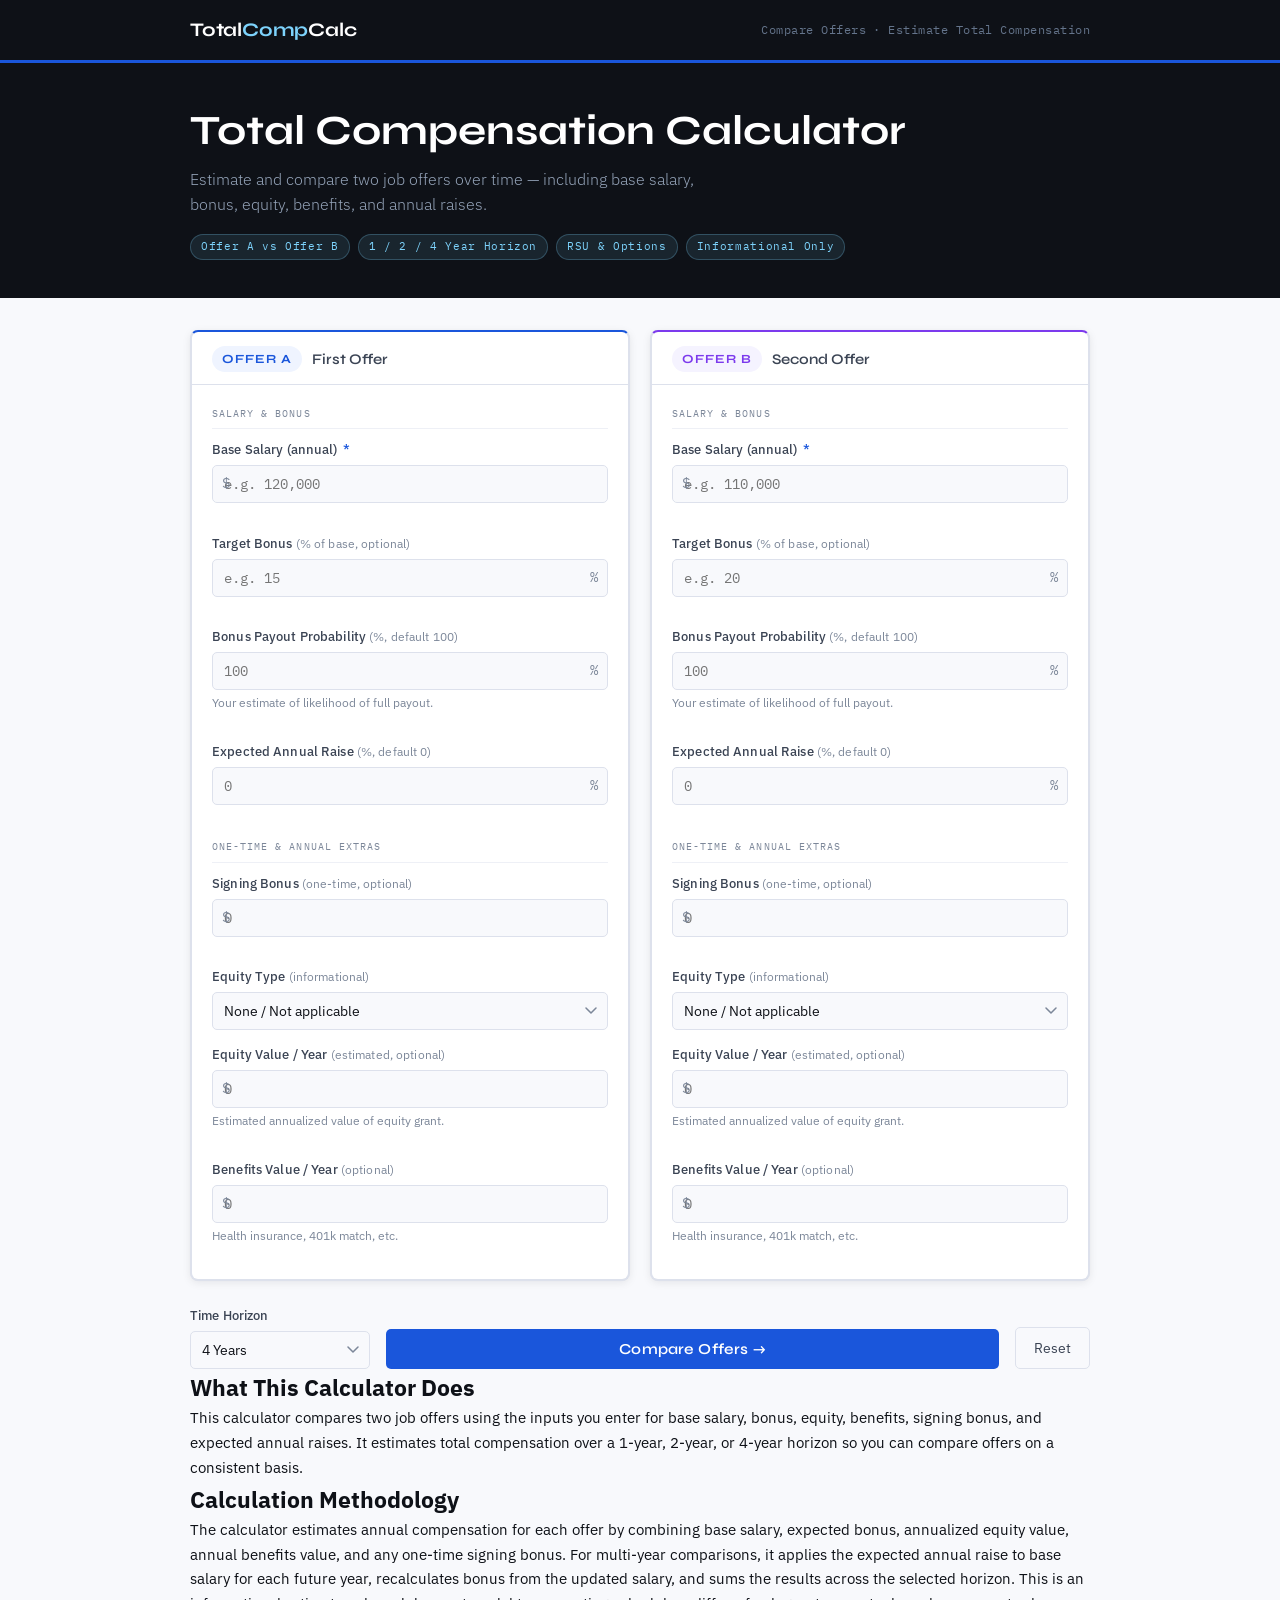
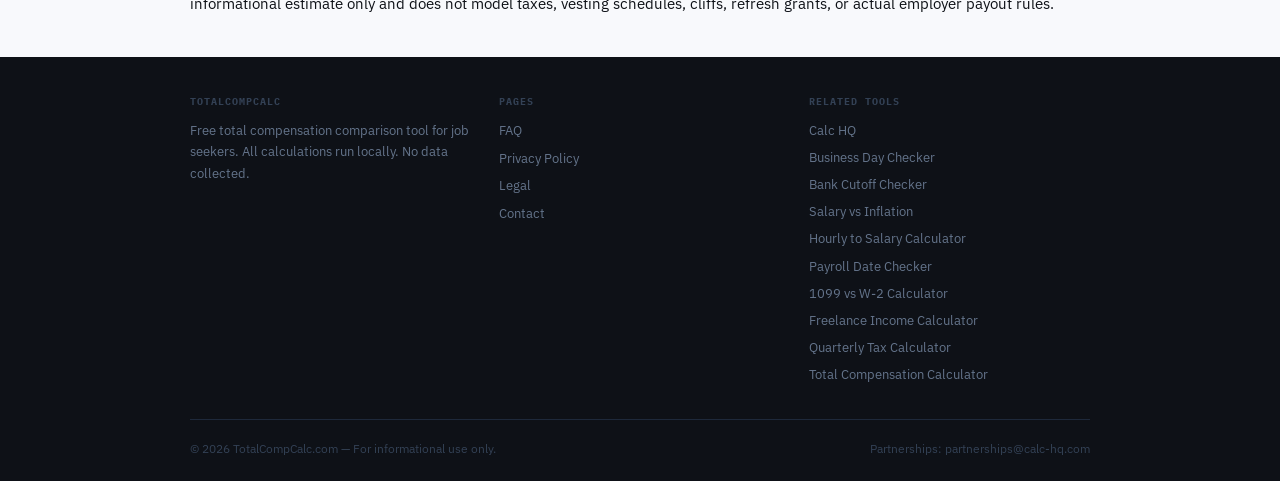
==== index.html @ dd163e23 "updated" ====
<!DOCTYPE html>
<html lang="en">
<head>
  <meta charset="UTF-8" />
  <meta name="viewport" content="width=device-width, initial-scale=1.0" />
  <title>Total Compensation Calculator — Compare Two Job Offers | TotalCompCalc.com</title>
  <meta name="description" content="Compare two job offers side by side. Estimate total compensation including salary, bonus, equity, benefits, and raises over 1, 2, or 4 years." />
  <meta property="og:type" content="website" />
  <meta property="og:title" content="Total Compensation Calculator — Compare Two Job Offers | TotalCompCalc.com" />
  <meta property="og:description" content="Compare two job offers side by side. Estimate total compensation including salary, bonus, equity, benefits, and raises over 1, 2, or 4 years." />
  <meta property="og:url" content="https://totalcompcalc.com/" />
  <link rel="canonical" href="https://totalcompcalc.com/" />
  <meta name="google-adsense-account" content="ca-pub-7744853829365165" />
  <script async src="https://pagead2.googlesyndication.com/pagead/js/adsbygoogle.js?client=ca-pub-7744853829365165" crossorigin="anonymous"></script>
  <link rel="stylesheet" href="styles.css" />
  <script type="application/ld+json">{"@context":"https://schema.org","@type":"WebApplication","name":"Total Compensation Calculator","url":"https://totalcompcalc.com/","applicationCategory":"FinanceApplication","operatingSystem":"Any","browserRequirements":"Requires JavaScript","description":"Compare two job offers side by side. Estimate total compensation including salary, bonus, equity, benefits, and raises over 1, 2, or 4 years.","offers":{"@type":"Offer","price":"0","priceCurrency":"USD"}}</script>
</head>
<body class="page-wrap">

  <header class="site-header">
    <div class="container">
      <a href="/" class="site-logo">Total<span>Comp</span>Calc</a>
      <span class="site-tagline">Compare Offers · Estimate Total Compensation</span>
    </div>
  </header>

  <div class="container">
    <div id="ad-slot-top" class="ad-slot ad-slot-top is-off" aria-hidden="true"></div>
    <div id="sponsor-bar" class="sponsor-bar is-off" aria-hidden="true">
      <span>Sponsored: </span><a href="#" rel="noopener sponsored"></a>
    </div>
  </div>

  <main>
    <section class="tool-hero">
      <div class="container">
        <h1>Total Compensation Calculator</h1>
        <p>Estimate and compare two job offers over time — including base salary, bonus, equity, benefits, and annual raises.</p>
        <div class="badge-row">
          <span class="badge">Offer A vs Offer B</span>
          <span class="badge">1 / 2 / 4 Year Horizon</span>
          <span class="badge">RSU &amp; Options</span>
          <span class="badge">Informational Only</span>
        </div>
      </div>
    </section>

    <div class="container">
      <form id="comp-form" novalidate>

        <div class="offer-grid">

          <!-- OFFER A -->
          <div class="offer-card offer-a">
            <div class="offer-header">
              <span class="offer-tag">OFFER A</span>
              <span class="offer-header-label">First Offer</span>
            </div>
            <div class="offer-body">

              <p class="section-label">Salary &amp; Bonus</p>

              <div class="field">
                <label for="a-base">Base Salary (annual) <span class="req">*</span></label>
                <div class="input-prefix">
                  <input type="text" id="a-base" class="dollar-input" inputmode="decimal" placeholder="e.g. 120,000" autocomplete="off" />
                </div>
                <span class="field-error" id="a-base-error" role="alert"></span>
              </div>

              <div class="field">
                <label for="a-bonus-pct">Target Bonus <span class="opt">(% of base, optional)</span></label>
                <div class="pct-suffix">
                  <input type="text" id="a-bonus-pct" inputmode="decimal" placeholder="e.g. 15" autocomplete="off" />
                </div>
                <span class="field-error" id="a-bonus-pct-error" role="alert"></span>
              </div>

              <div class="field">
                <label for="a-bonus-prob">Bonus Payout Probability <span class="opt">(%, default 100)</span></label>
                <div class="pct-suffix">
                  <input type="text" id="a-bonus-prob" inputmode="decimal" placeholder="100" autocomplete="off" />
                </div>
                <span class="field-hint">Your estimate of likelihood of full payout.</span>
                <span class="field-error" id="a-bonus-prob-error" role="alert"></span>
              </div>

              <div class="field">
                <label for="a-raise">Expected Annual Raise <span class="opt">(%, default 0)</span></label>
                <div class="pct-suffix">
                  <input type="text" id="a-raise" inputmode="decimal" placeholder="0" autocomplete="off" />
                </div>
                <span class="field-error" id="a-raise-error" role="alert"></span>
              </div>

              <p class="section-label">One-Time &amp; Annual Extras</p>

              <div class="field">
                <label for="a-signing">Signing Bonus <span class="opt">(one-time, optional)</span></label>
                <div class="input-prefix">
                  <input type="text" id="a-signing" class="dollar-input" inputmode="decimal" placeholder="0" autocomplete="off" />
                </div>
                <span class="field-error" id="a-signing-error" role="alert"></span>
              </div>

              <div class="field">
                <label for="a-equity-type">Equity Type <span class="opt">(informational)</span></label>
                <select id="a-equity-type">
                  <option value="">None / Not applicable</option>
                  <option value="rsu">RSU (Restricted Stock Units)</option>
                  <option value="options">Stock Options</option>
                </select>
              </div>

              <div class="field">
                <label for="a-equity">Equity Value / Year <span class="opt">(estimated, optional)</span></label>
                <div class="input-prefix">
                  <input type="text" id="a-equity" class="dollar-input" inputmode="decimal" placeholder="0" autocomplete="off" />
                </div>
                <span class="field-hint">Estimated annualized value of equity grant.</span>
                <span class="field-error" id="a-equity-error" role="alert"></span>
              </div>

              <div class="field">
                <label for="a-benefits">Benefits Value / Year <span class="opt">(optional)</span></label>
                <div class="input-prefix">
                  <input type="text" id="a-benefits" class="dollar-input" inputmode="decimal" placeholder="0" autocomplete="off" />
                </div>
                <span class="field-hint">Health insurance, 401k match, etc.</span>
                <span class="field-error" id="a-benefits-error" role="alert"></span>
              </div>

            </div>
          </div><!-- /offer-a -->

          <!-- OFFER B -->
          <div class="offer-card offer-b">
            <div class="offer-header">
              <span class="offer-tag">OFFER B</span>
              <span class="offer-header-label">Second Offer</span>
            </div>
            <div class="offer-body">

              <p class="section-label">Salary &amp; Bonus</p>

              <div class="field">
                <label for="b-base">Base Salary (annual) <span class="req">*</span></label>
                <div class="input-prefix">
                  <input type="text" id="b-base" class="dollar-input" inputmode="decimal" placeholder="e.g. 110,000" autocomplete="off" />
                </div>
                <span class="field-error" id="b-base-error" role="alert"></span>
              </div>

              <div class="field">
                <label for="b-bonus-pct">Target Bonus <span class="opt">(% of base, optional)</span></label>
                <div class="pct-suffix">
                  <input type="text" id="b-bonus-pct" inputmode="decimal" placeholder="e.g. 20" autocomplete="off" />
                </div>
                <span class="field-error" id="b-bonus-pct-error" role="alert"></span>
              </div>

              <div class="field">
                <label for="b-bonus-prob">Bonus Payout Probability <span class="opt">(%, default 100)</span></label>
                <div class="pct-suffix">
                  <input type="text" id="b-bonus-prob" inputmode="decimal" placeholder="100" autocomplete="off" />
                </div>
                <span class="field-hint">Your estimate of likelihood of full payout.</span>
                <span class="field-error" id="b-bonus-prob-error" role="alert"></span>
              </div>

              <div class="field">
                <label for="b-raise">Expected Annual Raise <span class="opt">(%, default 0)</span></label>
                <div class="pct-suffix">
                  <input type="text" id="b-raise" inputmode="decimal" placeholder="0" autocomplete="off" />
                </div>
                <span class="field-error" id="b-raise-error" role="alert"></span>
              </div>

              <p class="section-label">One-Time &amp; Annual Extras</p>

              <div class="field">
                <label for="b-signing">Signing Bonus <span class="opt">(one-time, optional)</span></label>
                <div class="input-prefix">
                  <input type="text" id="b-signing" class="dollar-input" inputmode="decimal" placeholder="0" autocomplete="off" />
                </div>
                <span class="field-error" id="b-signing-error" role="alert"></span>
              </div>

              <div class="field">
                <label for="b-equity-type">Equity Type <span class="opt">(informational)</span></label>
                <select id="b-equity-type">
                  <option value="">None / Not applicable</option>
                  <option value="rsu">RSU (Restricted Stock Units)</option>
                  <option value="options">Stock Options</option>
                </select>
              </div>

              <div class="field">
                <label for="b-equity">Equity Value / Year <span class="opt">(estimated, optional)</span></label>
                <div class="input-prefix">
                  <input type="text" id="b-equity" class="dollar-input" inputmode="decimal" placeholder="0" autocomplete="off" />
                </div>
                <span class="field-hint">Estimated annualized value of equity grant.</span>
                <span class="field-error" id="b-equity-error" role="alert"></span>
              </div>

              <div class="field">
                <label for="b-benefits">Benefits Value / Year <span class="opt">(optional)</span></label>
                <div class="input-prefix">
                  <input type="text" id="b-benefits" class="dollar-input" inputmode="decimal" placeholder="0" autocomplete="off" />
                </div>
                <span class="field-hint">Health insurance, 401k match, etc.</span>
                <span class="field-error" id="b-benefits-error" role="alert"></span>
              </div>

            </div>
          </div><!-- /offer-b -->

        </div><!-- /offer-grid -->

        <div class="controls-row">
          <div class="horizon-field">
            <label for="horizon">Time Horizon</label>
            <select id="horizon">
              <option value="1">1 Year</option>
              <option value="2">2 Years</option>
              <option value="4" selected>4 Years</option>
            </select>
          </div>
          <button type="submit" class="btn-primary">Compare Offers →</button>
          <button type="button" id="reset-btn" class="btn-secondary">Reset</button>
        </div>

      </form>

      <!-- RESULTS -->
      <section id="results" class="is-off" aria-live="polite">
        <h2 class="results-title">Comparison Results</h2>

        <div id="winner-box" class="winner-box">
          <span id="winner-label"></span>
        </div>

        <div class="summary-row">
          <div class="summary-block block-a">
            <div class="summary-block-header">OFFER A</div>
            <div class="summary-metrics">
              <div class="metric">
                <span class="metric-label">Total Over Horizon</span>
                <span class="metric-value primary" id="a-total">—</span>
              </div>
              <div class="metric">
                <span class="metric-label">Avg Per Year</span>
                <span class="metric-value" id="a-avg">—</span>
              </div>
              <div class="metric">
                <span class="metric-label">Year 1 Total</span>
                <span class="metric-value" id="a-year1">—</span>
              </div>
            </div>
          </div>
          <div class="summary-block block-b">
            <div class="summary-block-header">OFFER B</div>
            <div class="summary-metrics">
              <div class="metric">
                <span class="metric-label">Total Over Horizon</span>
                <span class="metric-value primary" id="b-total">—</span>
              </div>
              <div class="metric">
                <span class="metric-label">Avg Per Year</span>
                <span class="metric-value" id="b-avg">—</span>
              </div>
              <div class="metric">
                <span class="metric-label">Year 1 Total</span>
                <span class="metric-value" id="b-year1">—</span>
              </div>
            </div>
          </div>
        </div>

        <div class="table-wrap">
          <h3>Year-by-Year Comparison</h3>
          <table>
            <thead>
              <tr>
                <th>Year</th>
                <th class="col-a">Offer A</th>
                <th class="col-b">Offer B</th>
                <th>Difference</th>
              </tr>
            </thead>
            <tbody id="compare-tbody"></tbody>
            <tfoot id="compare-tfoot"></tfoot>
          </table>
        </div>

        <p class="disclaimer">Estimates only. Figures are based on inputs you provide and do not account for taxes, vesting schedules, actual bonus payouts, or changes in employment. Verify all details with your offer letter and employer.</p>

        <div id="ad-slot-bottom" class="ad-slot ad-slot-bottom is-off" aria-hidden="true"></div>
      </section>


      <section class="content-section">
        <h2>What This Calculator Does</h2>
        <p>This calculator compares two job offers using the inputs you enter for base salary, bonus, equity, benefits, signing bonus, and expected annual raises. It estimates total compensation over a 1-year, 2-year, or 4-year horizon so you can compare offers on a consistent basis.</p>

        <h2>Calculation Methodology</h2>
        <p>The calculator estimates annual compensation for each offer by combining base salary, expected bonus, annualized equity value, annual benefits value, and any one-time signing bonus. For multi-year comparisons, it applies the expected annual raise to base salary for each future year, recalculates bonus from the updated salary, and sums the results across the selected horizon. This is an informational estimate only and does not model taxes, vesting schedules, cliffs, refresh grants, or actual employer payout rules.</p>
      </section>

    </div><!-- /.container -->
  </main>

  <footer class="site-footer">
    <div class="container">
      <div class="footer-grid">
        <div class="footer-col">
          <h4>TotalCompCalc</h4>
          <p>Free total compensation comparison tool for job seekers. All calculations run locally. No data collected.</p>
        </div>
        <div class="footer-col">
          <h4>Pages</h4>
          <a href="/faq.html">FAQ</a>
          <a href="/privacy.html">Privacy Policy</a>
          <a href="/legal.html">Legal</a>
          <a href="/contact.html">Contact</a>
        </div>
        <div class="footer-col">
          <h4>Related Tools</h4>
          <div id="network-links"></div>
        </div>
      </div>
      <div class="footer-bottom">
        <span>© <span id="footer-year"></span> TotalCompCalc.com — For informational use only.</span>
        <span>Partnerships: <a href="mailto:partnerships@calc-hq.com">partnerships@calc-hq.com</a></span>
      </div>
    </div>
  </footer>

  <script src="config.js"></script>
  <script src="network.js"></script>
  <script src="app.js"></script>
  <script src="ads.js"></script>
  <script>document.getElementById("footer-year").textContent=new Date().getFullYear();</script>
</body>
</html>
---- styles.css ----
/* ─────────────────────────────────────────
   FONTS
───────────────────────────────────────── */
@import url('https://fonts.googleapis.com/css2?family=Syne:wght@400;600;700&family=IBM+Plex+Mono:wght@400;500&family=IBM+Plex+Sans:ital,wght@0,300;0,400;0,500;1,400&display=swap');

/* ─────────────────────────────────────────
   CSS VARIABLES
───────────────────────────────────────── */
:root {
  --ink:        #0e1117;
  --ink-mid:    #3b4454;
  --ink-muted:  #7c8799;
  --bg:         #f8f9fc;
  --bg-alt:     #eef0f6;
  --white:      #ffffff;
  --border:     #dde1ec;
  --blue:       #1a56db;
  --blue-lt:    #2563eb;
  --blue-bg:    #eff4ff;
  --amber:      #b45309;
  --amber-bg:   #fffbeb;
  --green:      #0f7c4a;
  --green-bg:   #ecfdf5;
  --red:        #c0392b;
  --red-bg:     #fef2f2;
  --offer-a:    #1a56db;
  --offer-b:    #7c3aed;
  --shadow-sm:  0 1px 2px rgba(14,17,23,0.06);
  --shadow:     0 2px 8px rgba(14,17,23,0.08), 0 0 1px rgba(14,17,23,0.04);
  --radius:     8px;
  --radius-sm:  5px;
  --font-head:  'Syne', system-ui, sans-serif;
  --font-body:  'IBM Plex Sans', system-ui, sans-serif;
  --font-mono:  'IBM Plex Mono', 'Courier New', monospace;
}

/* ─────────────────────────────────────────
   RESET & BASE
───────────────────────────────────────── */
*, *::before, *::after { box-sizing: border-box; margin: 0; padding: 0; }
html { scroll-behavior: smooth; }
body {
  font-family: var(--font-body);
  font-size: 15px;
  line-height: 1.65;
  color: var(--ink);
  background: var(--bg);
  -webkit-font-smoothing: antialiased;
}
a { color: var(--blue); text-decoration: none; }
a:hover { text-decoration: underline; }

/* ─────────────────────────────────────────
   COLLAPSE UTILITY
───────────────────────────────────────── */
.is-off { display: none !important; }
.is-on  { display: block; }

/* ─────────────────────────────────────────
   AD SLOTS
───────────────────────────────────────── */
.ad-slot {
  width: 100%;
  text-align: center;
  background: transparent;
}
.ad-slot-top,
.ad-slot-bottom {
  display: block;
}

.sponsor-bar {
  background: var(--amber-bg);
  border: 1px solid #fcd34d;
  border-radius: var(--radius-sm);
  padding: 9px 16px;
  text-align: center;
  font-size: 0.82rem;
  color: var(--amber);
  margin: 12px 0;
}

/* ─────────────────────────────────────────
   LAYOUT
───────────────────────────────────────── */
.page-wrap { min-height: 100vh; display: flex; flex-direction: column; }
main { flex: 1; }
.container { width: 100%; max-width: 940px; margin: 0 auto; padding: 0 20px; }

/* ─────────────────────────────────────────
   HEADER
───────────────────────────────────────── */
.site-header {
  background: var(--ink);
  padding: 14px 0;
  border-bottom: 3px solid var(--blue);
}
.site-header .container {
  display: flex;
  align-items: center;
  justify-content: space-between;
  flex-wrap: wrap;
  gap: 8px;
}
.site-logo {
  font-family: var(--font-head);
  font-size: 1.2rem;
  font-weight: 700;
  color: #fff;
  letter-spacing: -0.01em;
}
.site-logo span { color: #7dd3fc; }
.site-tagline {
  font-size: 0.73rem;
  color: #64748b;
  font-family: var(--font-mono);
  letter-spacing: 0.04em;
}

/* ─────────────────────────────────────────
   HERO
───────────────────────────────────────── */
.tool-hero {
  background: var(--ink);
  padding: 44px 0 38px;
}
.tool-hero h1 {
  font-family: var(--font-head);
  font-size: clamp(1.7rem, 3.5vw, 2.6rem);
  font-weight: 700;
  color: #fff;
  line-height: 1.15;
  margin-bottom: 12px;
}
.tool-hero p {
  color: #94a3b8;
  font-size: 0.97rem;
  max-width: 540px;
  font-weight: 300;
}
.badge-row { display: flex; flex-wrap: wrap; gap: 8px; margin-top: 16px; }
.badge {
  font-family: var(--font-mono);
  font-size: 0.68rem;
  letter-spacing: 0.06em;
  padding: 3px 10px;
  border-radius: 20px;
  background: rgba(125,211,252,0.1);
  border: 1px solid rgba(125,211,252,0.25);
  color: #7dd3fc;
}

/* ─────────────────────────────────────────
   OFFER GRID
───────────────────────────────────────── */
.offer-grid {
  display: grid;
  grid-template-columns: 1fr 1fr;
  gap: 20px;
  margin: 32px 0 0;
}
@media (max-width: 680px) {
  .offer-grid { grid-template-columns: 1fr; }
}

.offer-card {
  background: var(--white);
  border: 2px solid var(--border);
  border-radius: var(--radius);
  box-shadow: var(--shadow);
  overflow: hidden;
}
.offer-card.offer-a { border-top-color: var(--offer-a); }
.offer-card.offer-b { border-top-color: var(--offer-b); }

.offer-header {
  padding: 14px 20px 12px;
  display: flex;
  align-items: center;
  gap: 10px;
  border-bottom: 1px solid var(--border);
}
.offer-tag {
  font-family: var(--font-head);
  font-size: 0.78rem;
  font-weight: 700;
  letter-spacing: 0.08em;
  padding: 3px 10px;
  border-radius: 20px;
}
.offer-a .offer-tag { background: var(--blue-bg); color: var(--offer-a); }
.offer-b .offer-tag { background: #f5f3ff; color: var(--offer-b); }
.offer-header-label {
  font-family: var(--font-head);
  font-size: 0.92rem;
  font-weight: 600;
  color: var(--ink-mid);
}

.offer-body { padding: 20px; }

/* ─────────────────────────────────────────
   FORM FIELDS
───────────────────────────────────────── */
.field {
  display: flex;
  flex-direction: column;
  gap: 5px;
  margin-bottom: 14px;
}
.field:last-child { margin-bottom: 0; }

label {
  font-size: 0.8rem;
  font-weight: 500;
  color: var(--ink-mid);
  letter-spacing: 0.01em;
}
label .req { color: var(--blue); margin-left: 2px; }
label .opt { font-size: 0.72rem; font-weight: 400; color: var(--ink-muted); }

.input-prefix { position: relative; }
.input-prefix::before {
  content: "$";
  position: absolute;
  left: 10px;
  top: 50%;
  transform: translateY(-50%);
  color: var(--ink-muted);
  font-family: var(--font-mono);
  font-size: 0.88rem;
  pointer-events: none;
}
.input-prefix input { padding-left: 22px; }

.pct-suffix { position: relative; }
.pct-suffix::after {
  content: "%";
  position: absolute;
  right: 10px;
  top: 50%;
  transform: translateY(-50%);
  color: var(--ink-muted);
  font-family: var(--font-mono);
  font-size: 0.88rem;
  pointer-events: none;
}
.pct-suffix input { padding-right: 28px; }

input[type="text"],
input[type="number"],
select {
  width: 100%;
  padding: 9px 11px;
  font-family: var(--font-mono);
  font-size: 0.88rem;
  color: var(--ink);
  background: var(--bg);
  border: 1px solid var(--border);
  border-radius: var(--radius-sm);
  outline: none;
  transition: border-color 0.15s, box-shadow 0.15s;
  -webkit-appearance: none;
  appearance: none;
}
select {
  font-family: var(--font-body);
  background-image: url("data:image/svg+xml,%3Csvg xmlns='http://www.w3.org/2000/svg' width='12' height='8'%3E%3Cpath d='M1 1l5 5 5-5' stroke='%237c8799' stroke-width='1.5' fill='none' stroke-linecap='round' stroke-linejoin='round'/%3E%3C/svg%3E");
  background-repeat: no-repeat;
  background-position: right 10px center;
  padding-right: 32px;
}
input:focus, select:focus {
  border-color: var(--blue-lt);
  box-shadow: 0 0 0 3px rgba(37,99,235,0.1);
  background: var(--white);
}
input.input-error { border-color: var(--red); box-shadow: 0 0 0 3px rgba(192,57,43,0.08); }

.field-hint { font-size: 0.72rem; color: var(--ink-muted); line-height: 1.4; }
.field-error { font-size: 0.72rem; color: var(--red); min-height: 0.9em; }

.section-label {
  font-family: var(--font-mono);
  font-size: 0.65rem;
  letter-spacing: 0.1em;
  text-transform: uppercase;
  color: var(--ink-muted);
  margin: 18px 0 10px;
  padding-bottom: 6px;
  border-bottom: 1px solid var(--bg-alt);
}
.section-label:first-child { margin-top: 0; }

/* ─────────────────────────────────────────
   HORIZON + SUBMIT ROW
───────────────────────────────────────── */
.controls-row {
  display: flex;
  align-items: flex-end;
  gap: 16px;
  margin: 24px 0 0;
  flex-wrap: wrap;
}
.horizon-field {
  display: flex;
  flex-direction: column;
  gap: 5px;
}
.horizon-field label {
  font-size: 0.8rem;
  font-weight: 500;
  color: var(--ink-mid);
}
.horizon-field select { width: 180px; }

.btn-primary {
  flex: 1;
  min-width: 180px;
  background: var(--blue);
  color: #fff;
  border: none;
  border-radius: var(--radius-sm);
  padding: 11px 24px;
  font-family: var(--font-head);
  font-size: 0.95rem;
  font-weight: 600;
  cursor: pointer;
  letter-spacing: 0.01em;
  transition: background 0.15s, transform 0.1s;
}
.btn-primary:hover { background: var(--blue-lt); }
.btn-primary:active { transform: scale(0.98); }

.btn-secondary {
  background: transparent;
  color: var(--ink-mid);
  border: 1px solid var(--border);
  border-radius: var(--radius-sm);
  padding: 11px 18px;
  font-family: var(--font-body);
  font-size: 0.88rem;
  cursor: pointer;
  transition: border-color 0.15s;
}
.btn-secondary:hover { border-color: var(--ink-mid); color: var(--ink); }

/* ─────────────────────────────────────────
   RESULTS
───────────────────────────────────────── */
#results { margin: 28px 0 40px; }

.results-title {
  font-family: var(--font-head);
  font-size: 1.35rem;
  font-weight: 700;
  margin-bottom: 18px;
  color: var(--ink);
}

/* Winner box */
.winner-box {
  border-radius: var(--radius);
  padding: 16px 20px;
  margin-bottom: 22px;
  font-family: var(--font-head);
  font-size: 1.05rem;
  font-weight: 600;
  display: flex;
  align-items: center;
  gap: 10px;
}
.winner-box::before {
  content: "▶";
  font-size: 0.75rem;
}
.winner-a  { background: var(--blue-bg); color: var(--offer-a); border: 1px solid #bfdbfe; }
.winner-b  { background: #f5f3ff; color: var(--offer-b); border: 1px solid #ddd6fe; }
.winner-close { background: var(--amber-bg); color: var(--amber); border: 1px solid #fde68a; }

/* Summary cards */
.summary-row {
  display: grid;
  grid-template-columns: 1fr 1fr;
  gap: 16px;
  margin-bottom: 22px;
}
@media (max-width: 540px) { .summary-row { grid-template-columns: 1fr; } }

.summary-block {
  background: var(--white);
  border: 2px solid var(--border);
  border-radius: var(--radius);
  box-shadow: var(--shadow-sm);
  overflow: hidden;
}
.summary-block.block-a { border-top-color: var(--offer-a); }
.summary-block.block-b { border-top-color: var(--offer-b); }

.summary-block-header {
  padding: 10px 16px;
  border-bottom: 1px solid var(--border);
  font-family: var(--font-head);
  font-size: 0.78rem;
  font-weight: 700;
  letter-spacing: 0.06em;
}
.block-a .summary-block-header { color: var(--offer-a); }
.block-b .summary-block-header { color: var(--offer-b); }

.summary-metrics { padding: 14px 16px; display: grid; gap: 10px; }

.metric { display: flex; flex-direction: column; gap: 2px; }
.metric-label {
  font-size: 0.68rem;
  font-family: var(--font-mono);
  letter-spacing: 0.07em;
  text-transform: uppercase;
  color: var(--ink-muted);
}
.metric-value {
  font-family: var(--font-mono);
  font-size: 1.22rem;
  font-weight: 500;
  color: var(--ink);
}
.metric-value.primary { font-size: 1.45rem; }

/* Year-by-year table */
.table-wrap {
  background: var(--white);
  border: 1px solid var(--border);
  border-radius: var(--radius);
  overflow: hidden;
  box-shadow: var(--shadow-sm);
  margin-bottom: 20px;
}
.table-wrap h3 {
  font-family: var(--font-head);
  font-size: 0.95rem;
  padding: 12px 16px;
  background: var(--ink);
  color: #fff;
  letter-spacing: 0.01em;
}
table { width: 100%; border-collapse: collapse; }
thead th {
  background: var(--bg-alt);
  padding: 9px 14px;
  text-align: left;
  font-size: 0.68rem;
  font-family: var(--font-mono);
  letter-spacing: 0.07em;
  text-transform: uppercase;
  color: var(--ink-muted);
  border-bottom: 1px solid var(--border);
}
thead th.col-a { color: var(--offer-a); }
thead th.col-b { color: var(--offer-b); }

tbody tr { border-bottom: 1px solid var(--bg-alt); }
tbody tr:last-child { border-bottom: none; }
tbody tr:hover { background: var(--bg); }
td { padding: 10px 14px; font-size: 0.88rem; color: var(--ink); }
td.mono { font-family: var(--font-mono); }
td.lead-a { color: var(--offer-a); font-weight: 500; }
td.lead-b { color: var(--offer-b); font-weight: 500; }

tr.totals-row { background: var(--bg-alt); border-top: 2px solid var(--border); }
tr.totals-row td { font-weight: 600; font-family: var(--font-mono); font-size: 0.9rem; }

/* Disclaimer */
.disclaimer {
  font-size: 0.78rem;
  color: var(--ink-muted);
  background: var(--bg-alt);
  border-left: 3px solid var(--border);
  padding: 10px 14px;
  border-radius: 0 var(--radius-sm) var(--radius-sm) 0;
  font-style: italic;
}

/* ─────────────────────────────────────────
   INFO PAGES
───────────────────────────────────────── */
.info-hero {
  background: var(--ink);
  padding: 40px 0 32px;
}
.info-hero h1 {
  font-family: var(--font-head);
  font-size: clamp(1.5rem, 3vw, 2.1rem);
  font-weight: 700;
  color: #fff;
  margin-bottom: 8px;
}
.info-hero p { color: #94a3b8; font-size: 0.93rem; font-weight: 300; }

.info-body { padding: 40px 0; }

.info-card {
  background: var(--white);
  border: 1px solid var(--border);
  border-radius: var(--radius);
  padding: 28px;
  margin-bottom: 20px;
  box-shadow: var(--shadow-sm);
}
.info-card h2 {
  font-family: var(--font-head);
  font-size: 1.12rem;
  font-weight: 700;
  margin-bottom: 14px;
  padding-bottom: 10px;
  border-bottom: 1px solid var(--border);
  color: var(--ink);
}
.info-card h3 {
  font-size: 0.9rem;
  font-weight: 600;
  margin: 16px 0 6px;
  color: var(--ink);
}
.info-card p {
  font-size: 0.88rem;
  color: var(--ink-mid);
  margin-bottom: 10px;
  line-height: 1.7;
}
.info-card p:last-child { margin-bottom: 0; }
.info-card ul { list-style: disc; padding-left: 18px; margin-bottom: 10px; }
.info-card ul li { font-size: 0.88rem; color: var(--ink-mid); margin-bottom: 5px; line-height: 1.6; }
.info-card a { color: var(--blue); }

.faq-item { border-bottom: 1px solid var(--bg-alt); padding: 14px 0; }
.faq-item:last-child { border-bottom: none; padding-bottom: 0; }
.faq-item h3 { font-size: 0.9rem; font-weight: 600; margin: 0 0 7px; }
.faq-item p { margin-bottom: 0; }

.contact-email-block {
  background: var(--blue-bg);
  border: 1px solid #bfdbfe;
  border-radius: var(--radius-sm);
  padding: 12px 16px;
  margin-bottom: 16px;
}
.contact-email-block .email-label {
  font-size: 0.7rem;
  font-family: var(--font-mono);
  letter-spacing: 0.07em;
  text-transform: uppercase;
  color: var(--blue);
  margin-bottom: 3px;
}
.contact-email-block a {
  font-family: var(--font-mono);
  font-size: 0.93rem;
  color: var(--blue);
  font-weight: 500;
}
.contact-note { font-size: 0.8rem; color: var(--ink-muted); line-height: 1.6; }

/* ─────────────────────────────────────────
   FOOTER
───────────────────────────────────────── */
.site-footer {
  background: var(--ink);
  color: #64748b;
  padding: 36px 0 22px;
  margin-top: 40px;
  font-size: 0.83rem;
}
.footer-grid {
  display: grid;
  grid-template-columns: 1fr 1fr 1fr;
  gap: 28px;
  margin-bottom: 28px;
}
@media (max-width: 640px) { .footer-grid { grid-template-columns: 1fr; gap: 20px; } }

.footer-col h4 {
  font-family: var(--font-mono);
  font-size: 0.65rem;
  letter-spacing: 0.1em;
  text-transform: uppercase;
  color: #334155;
  margin-bottom: 10px;
}
.footer-col a {
  display: block;
  color: #64748b;
  margin-bottom: 6px;
  font-size: 0.82rem;
  transition: color 0.15s;
}
.footer-col a:hover { color: #7dd3fc; text-decoration: none; }
.footer-col p { line-height: 1.6; }

#network-links a {
  display: block;
  color: #64748b;
  margin-bottom: 6px;
  font-size: 0.8rem;
  transition: color 0.15s;
}
#network-links a:hover { color: #7dd3fc; text-decoration: none; }

.footer-bottom {
  border-top: 1px solid #1e293b;
  padding-top: 18px;
  display: flex;
  flex-wrap: wrap;
  justify-content: space-between;
  align-items: center;
  gap: 8px;
  font-size: 0.78rem;
  color: #334155;
}
.footer-bottom a { color: #334155; }
.footer-bottom a:hover { color: #64748b; text-decoration: none; }
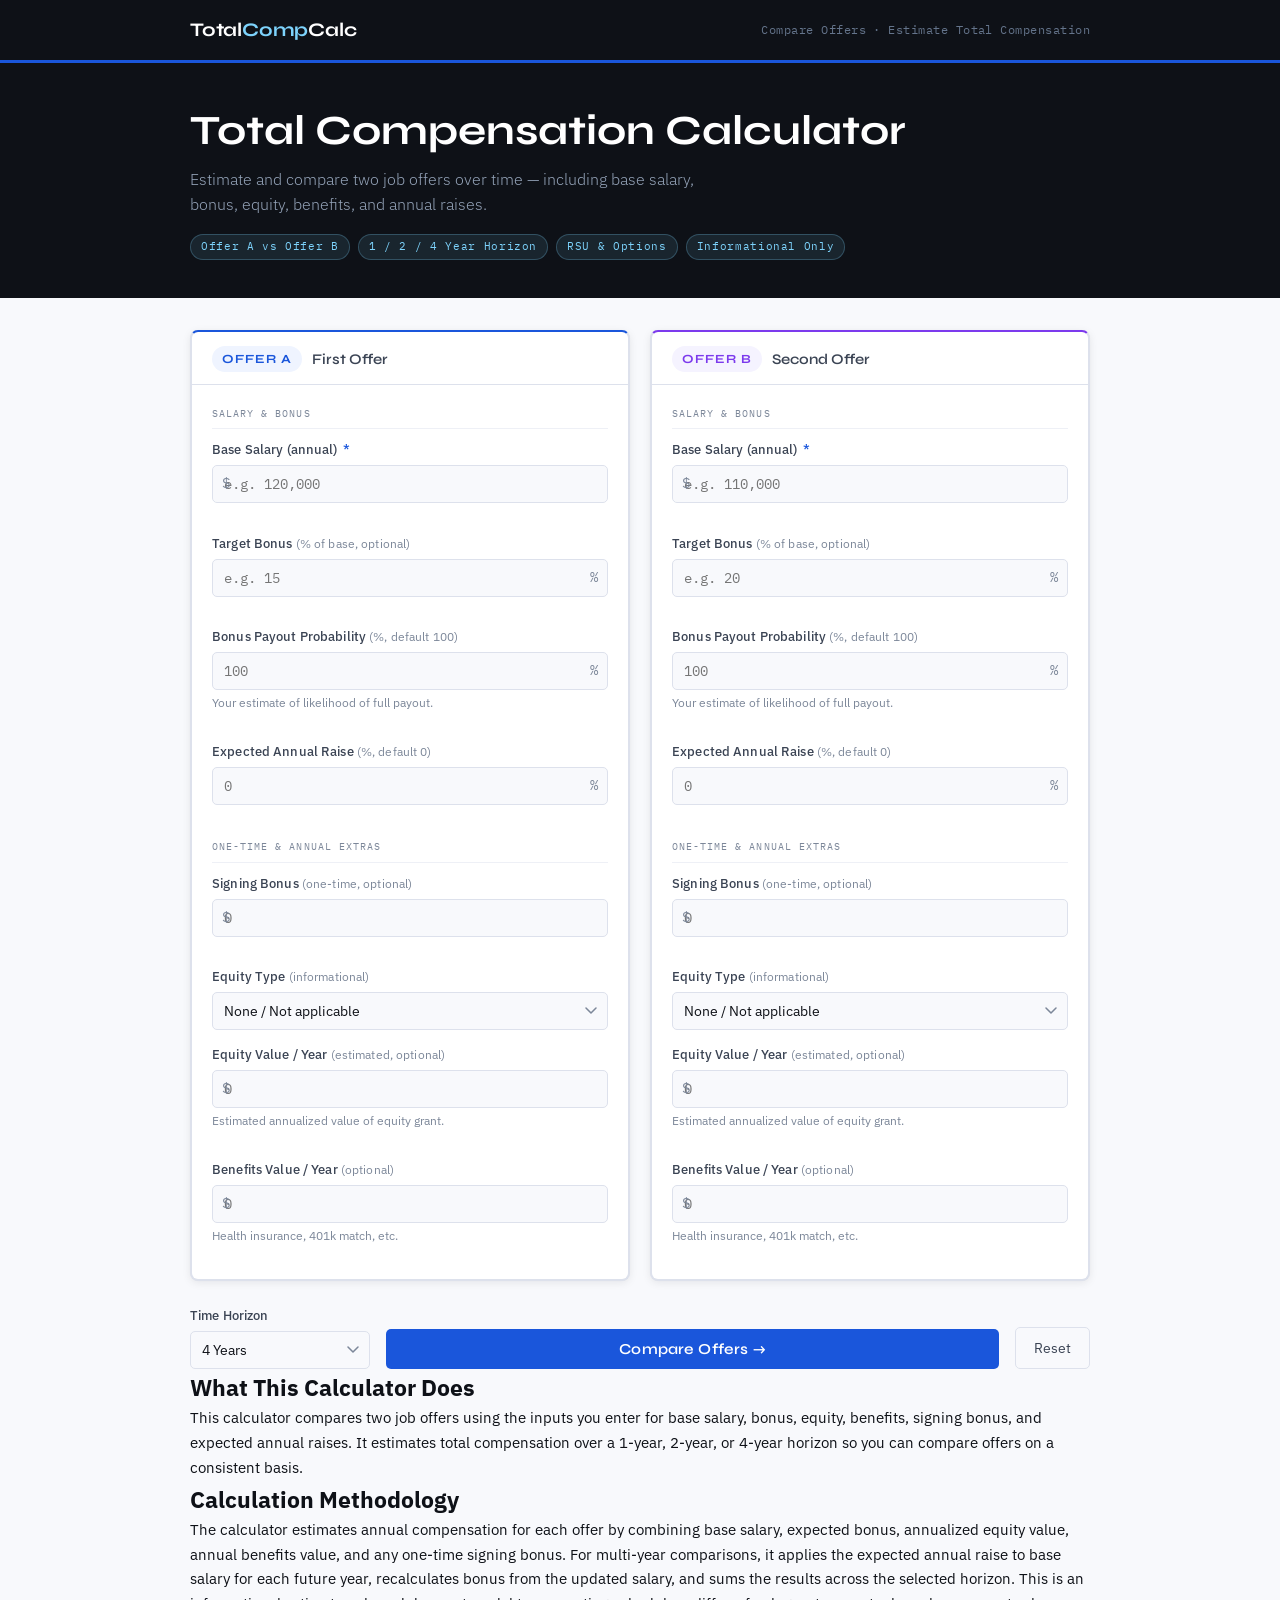
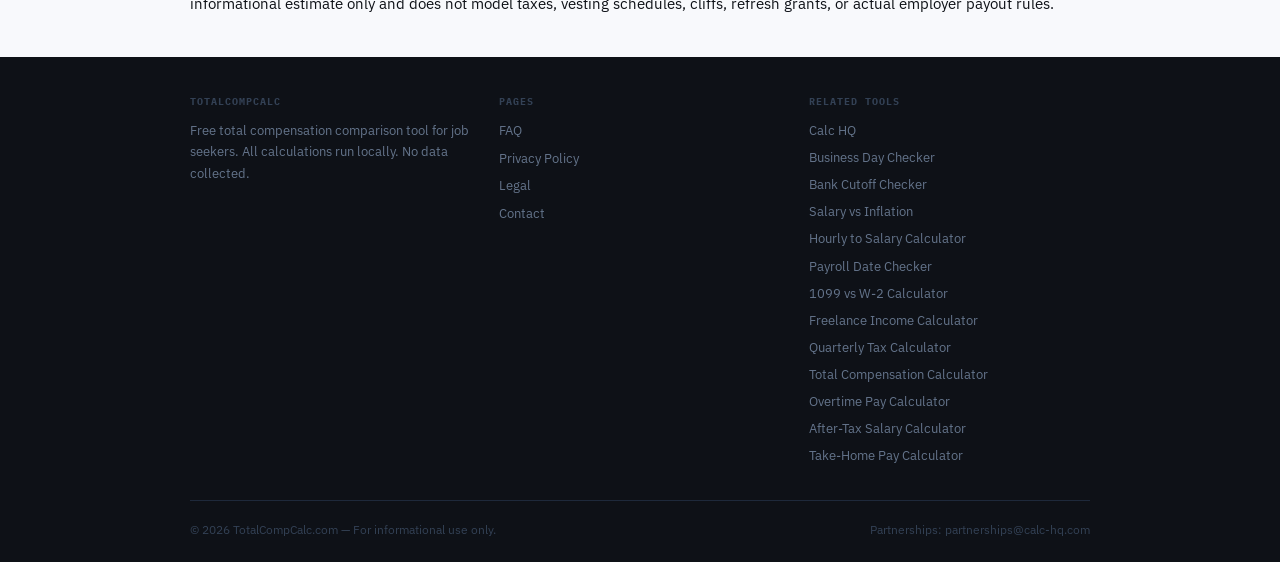
==== commit f4b45c28: "updated" ====
--- a/index.html
+++ b/index.html
@@ -5,6 +5,7 @@
   <meta name="viewport" content="width=device-width, initial-scale=1.0" />
   <title>Total Compensation Calculator — Compare Two Job Offers | TotalCompCalc.com</title>
   <meta name="description" content="Compare two job offers side by side. Estimate total compensation including salary, bonus, equity, benefits, and raises over 1, 2, or 4 years." />
+  <meta name="robots" content="index, follow" />
   <meta property="og:type" content="website" />
   <meta property="og:title" content="Total Compensation Calculator — Compare Two Job Offers | TotalCompCalc.com" />
   <meta property="og:description" content="Compare two job offers side by side. Estimate total compensation including salary, bonus, equity, benefits, and raises over 1, 2, or 4 years." />
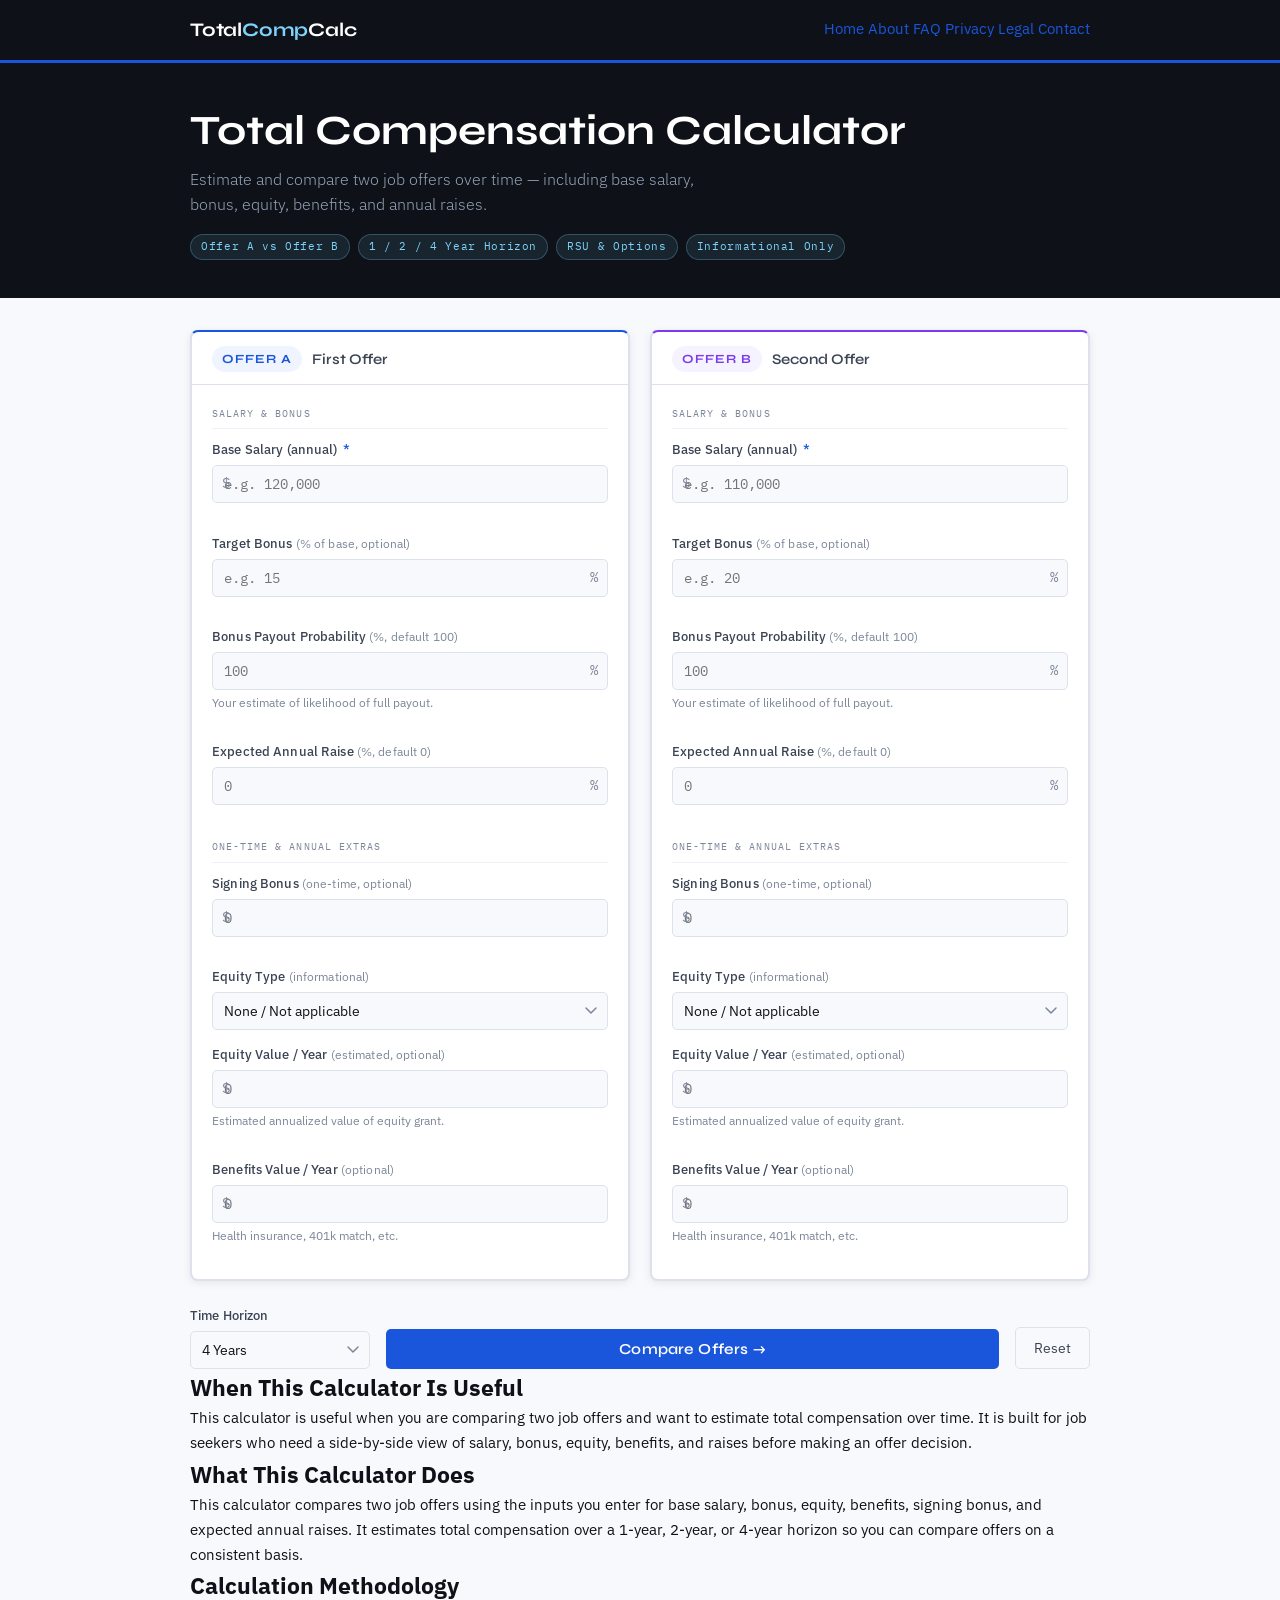
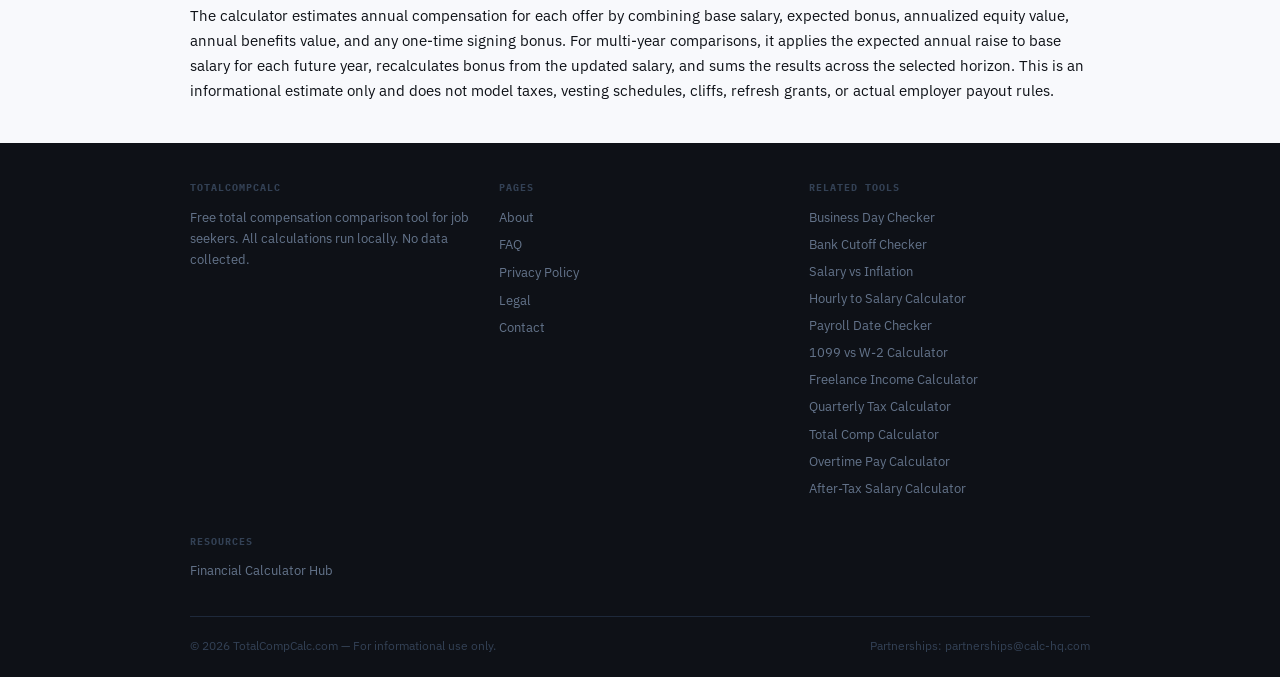
==== commit 7a774278: "updated" ====
--- a/index.html
+++ b/index.html
@@ -3,25 +3,49 @@
 <head>
   <meta charset="UTF-8" />
   <meta name="viewport" content="width=device-width, initial-scale=1.0" />
-  <title>Total Compensation Calculator — Compare Two Job Offers | TotalCompCalc.com</title>
+  <title>Total Compensation Calculator | TotalCompCalc.com</title>
   <meta name="description" content="Compare two job offers side by side. Estimate total compensation including salary, bonus, equity, benefits, and raises over 1, 2, or 4 years." />
+  <link rel="canonical" href="https://totalcompcalc.com/" />
   <meta name="robots" content="index, follow" />
+  <meta name="google-adsense-account" content="ca-pub-7744853829365165" />
+  <link rel="icon" type="image/svg+xml" href="/assets/favicon.svg?v=20260314" />
+  <meta property="og:title" content="Total Compensation Calculator | TotalCompCalc.com" />
+  <meta property="og:description" content="Compare two job offers side by side. Estimate total compensation including salary, bonus, equity, benefits, and raises over 1, 2, or 4 years." />
   <meta property="og:type" content="website" />
-  <meta property="og:title" content="Total Compensation Calculator — Compare Two Job Offers | TotalCompCalc.com" />
-  <meta property="og:description" content="Compare two job offers side by side. Estimate total compensation including salary, bonus, equity, benefits, and raises over 1, 2, or 4 years." />
   <meta property="og:url" content="https://totalcompcalc.com/" />
-  <link rel="canonical" href="https://totalcompcalc.com/" />
-  <meta name="google-adsense-account" content="ca-pub-7744853829365165" />
+  <meta property="og:site_name" content="TotalCompCalc.com" />
+  <meta name="twitter:card" content="summary" />
+  <meta name="twitter:title" content="Total Compensation Calculator | TotalCompCalc.com" />
+  <meta name="twitter:description" content="Compare two job offers side by side. Estimate total compensation including salary, bonus, equity, benefits, and raises over 1, 2, or 4 years." />
+<script type="application/ld+json">
+{
+  "@context": "https://schema.org",
+  "@type": "WebApplication",
+  "name": "Total Compensation Calculator",
+  "url": "https://totalcompcalc.com/",
+  "applicationCategory": "FinanceApplication",
+  "operatingSystem": "Any",
+  "description": "Compare two job offers side by side. Estimate total compensation including salary, bonus, equity, benefits, and raises over 1, 2, or 4 years.",
+  "offers": {"@type": "Offer", "price": "0", "priceCurrency": "USD"},
+  "publisher": {"@type": "Organization", "name": "TotalCompCalc.com"}
+}
+</script>
+  <link rel="stylesheet" href="styles.css?v=20260314" />
   <script async src="https://pagead2.googlesyndication.com/pagead/js/adsbygoogle.js?client=ca-pub-7744853829365165" crossorigin="anonymous"></script>
-  <link rel="stylesheet" href="styles.css" />
-  <script type="application/ld+json">{"@context":"https://schema.org","@type":"WebApplication","name":"Total Compensation Calculator","url":"https://totalcompcalc.com/","applicationCategory":"FinanceApplication","operatingSystem":"Any","browserRequirements":"Requires JavaScript","description":"Compare two job offers side by side. Estimate total compensation including salary, bonus, equity, benefits, and raises over 1, 2, or 4 years.","offers":{"@type":"Offer","price":"0","priceCurrency":"USD"}}</script>
 </head>
 <body class="page-wrap">
 
   <header class="site-header">
     <div class="container">
       <a href="/" class="site-logo">Total<span>Comp</span>Calc</a>
-      <span class="site-tagline">Compare Offers · Estimate Total Compensation</span>
+      <nav class="site-nav" aria-label="Primary">
+        <a href="/">Home</a>
+        <a href="/about.html">About</a>
+        <a href="/faq.html">FAQ</a>
+        <a href="/privacy.html">Privacy</a>
+        <a href="/legal.html">Legal</a>
+        <a href="/contact.html">Contact</a>
+      </nav>
     </div>
   </header>
 
@@ -302,6 +326,11 @@
 
 
       <section class="content-section">
+        <h2>When This Calculator Is Useful</h2>
+        <p>This calculator is useful when you are comparing two job offers and want to estimate total compensation over time. It is built for job seekers who need a side-by-side view of salary, bonus, equity, benefits, and raises before making an offer decision.</p>
+      </section>
+
+      <section class="content-section">
         <h2>What This Calculator Does</h2>
         <p>This calculator compares two job offers using the inputs you enter for base salary, bonus, equity, benefits, signing bonus, and expected annual raises. It estimates total compensation over a 1-year, 2-year, or 4-year horizon so you can compare offers on a consistent basis.</p>
 
@@ -321,6 +350,7 @@
         </div>
         <div class="footer-col">
           <h4>Pages</h4>
+          <a href="/about.html">About</a>
           <a href="/faq.html">FAQ</a>
           <a href="/privacy.html">Privacy Policy</a>
           <a href="/legal.html">Legal</a>
@@ -329,6 +359,10 @@
         <div class="footer-col">
           <h4>Related Tools</h4>
           <div id="network-links"></div>
+        </div>
+        <div class="footer-col">
+          <h4>Resources</h4>
+          <a href="https://calc-hq.com" target="_blank" rel="noopener">Financial Calculator Hub</a>
         </div>
       </div>
       <div class="footer-bottom">
@@ -338,10 +372,11 @@
     </div>
   </footer>
 
-  <script src="config.js"></script>
-  <script src="network.js"></script>
-  <script src="app.js"></script>
-  <script src="ads.js"></script>
-  <script>document.getElementById("footer-year").textContent=new Date().getFullYear();</script>
+  <script>document.getElementById('footer-year').textContent = new Date().getFullYear();</script>
+  <script src="/assets/config.js"></script>
+  <script src="/assets/network.js"></script>
+  <script src="/assets/footer.js"></script>
+  <script src="/assets/ads.js"></script>
+  <script src="/assets/app.js"></script>
 </body>
 </html>
